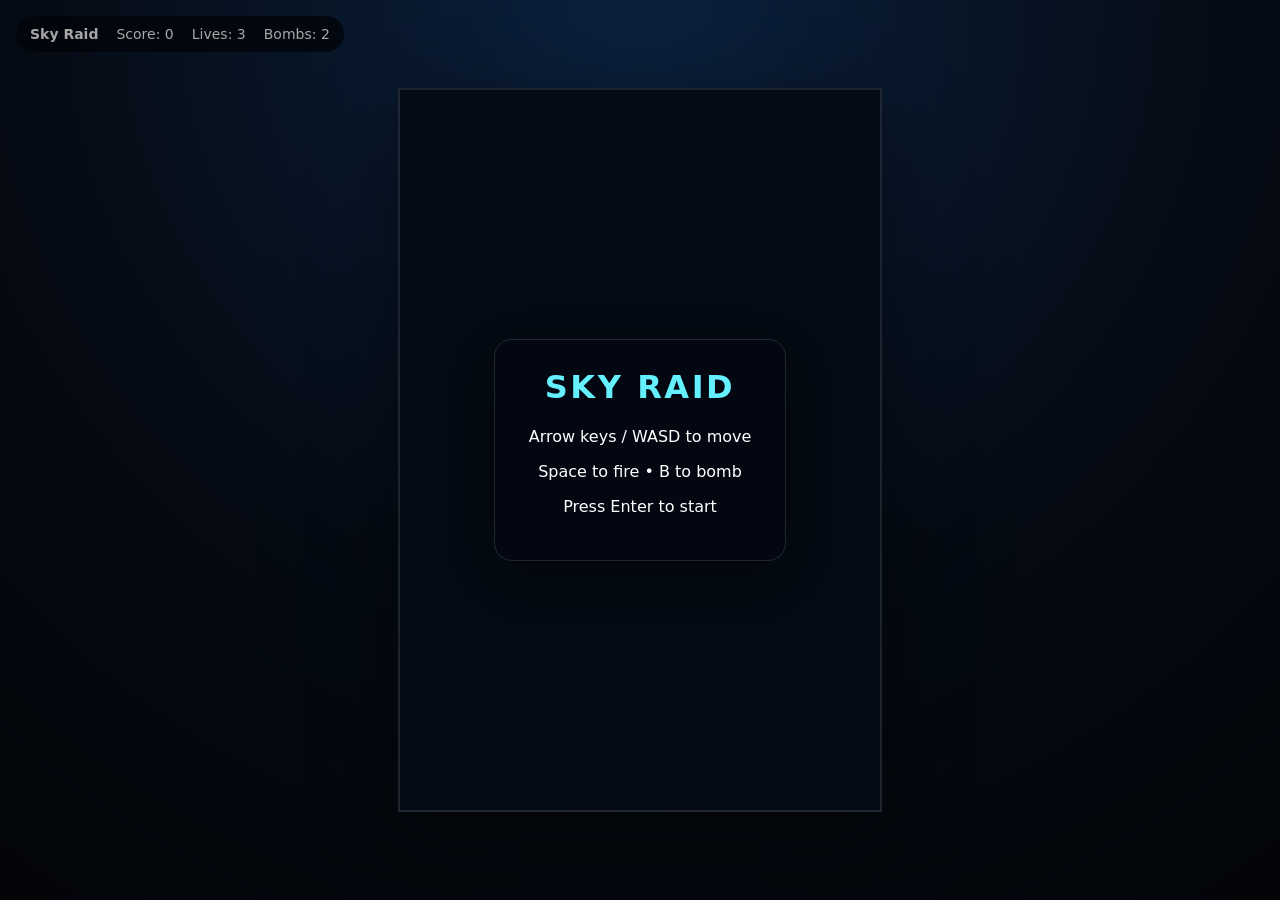
==== web-raiden/index.html @ 58f98588 "Add web shooter game inspired by Raiden" ====
<!doctype html>
<html lang="en">
<head>
  <meta charset="UTF-8" />
  <meta name="viewport" content="width=device-width, initial-scale=1.0" />
  <title>Sky Raid</title>
  <link rel="stylesheet" href="styles.css" />
</head>
<body>
  <div class="hud">
    <div><strong>Sky Raid</strong></div>
    <div>Score: <span id="score">0</span></div>
    <div>Lives: <span id="lives">3</span></div>
    <div>Bombs: <span id="bombs">2</span></div>
  </div>
  <canvas id="game" width="480" height="720"></canvas>
  <div class="overlay" id="overlay">
    <div class="panel">
      <h1>Sky Raid</h1>
      <p>Arrow keys / WASD to move</p>
      <p>Space to fire • B to bomb</p>
      <p>Press Enter to start</p>
    </div>
  </div>
  <script src="game.js"></script>
</body>
</html>
---- web-raiden/styles.css ----
:root {
  color-scheme: dark;
  --bg: #08111f;
  --panel: rgba(4, 8, 18, 0.85);
  --accent: #64f0ff;
}
body {
  margin: 0;
  min-height: 100vh;
  display: grid;
  place-items: center;
  background:
    radial-gradient(circle at top, #10325f 0%, #08111f 55%, #04070d 100%);
  font-family: Inter, system-ui, sans-serif;
  color: white;
}
#game {
  border: 2px solid rgba(255,255,255,.15);
  box-shadow: 0 24px 80px rgba(0,0,0,.45);
  background: linear-gradient(#0a1830, #091422);
}
.hud {
  position: fixed;
  top: 16px;
  left: 16px;
  display: flex;
  gap: 18px;
  padding: 10px 14px;
  border-radius: 999px;
  background: var(--panel);
  backdrop-filter: blur(8px);
  font-size: 14px;
}
.overlay {
  position: fixed;
  inset: 0;
  display: grid;
  place-items: center;
  background: rgba(0,0,0,.35);
}
.overlay.hidden { display: none; }
.panel {
  background: var(--panel);
  border: 1px solid rgba(255,255,255,.12);
  border-radius: 18px;
  padding: 28px 34px;
  text-align: center;
  box-shadow: 0 16px 60px rgba(0,0,0,.45);
}
.panel h1 {
  margin-top: 0;
  color: var(--accent);
  letter-spacing: .08em;
  text-transform: uppercase;
}
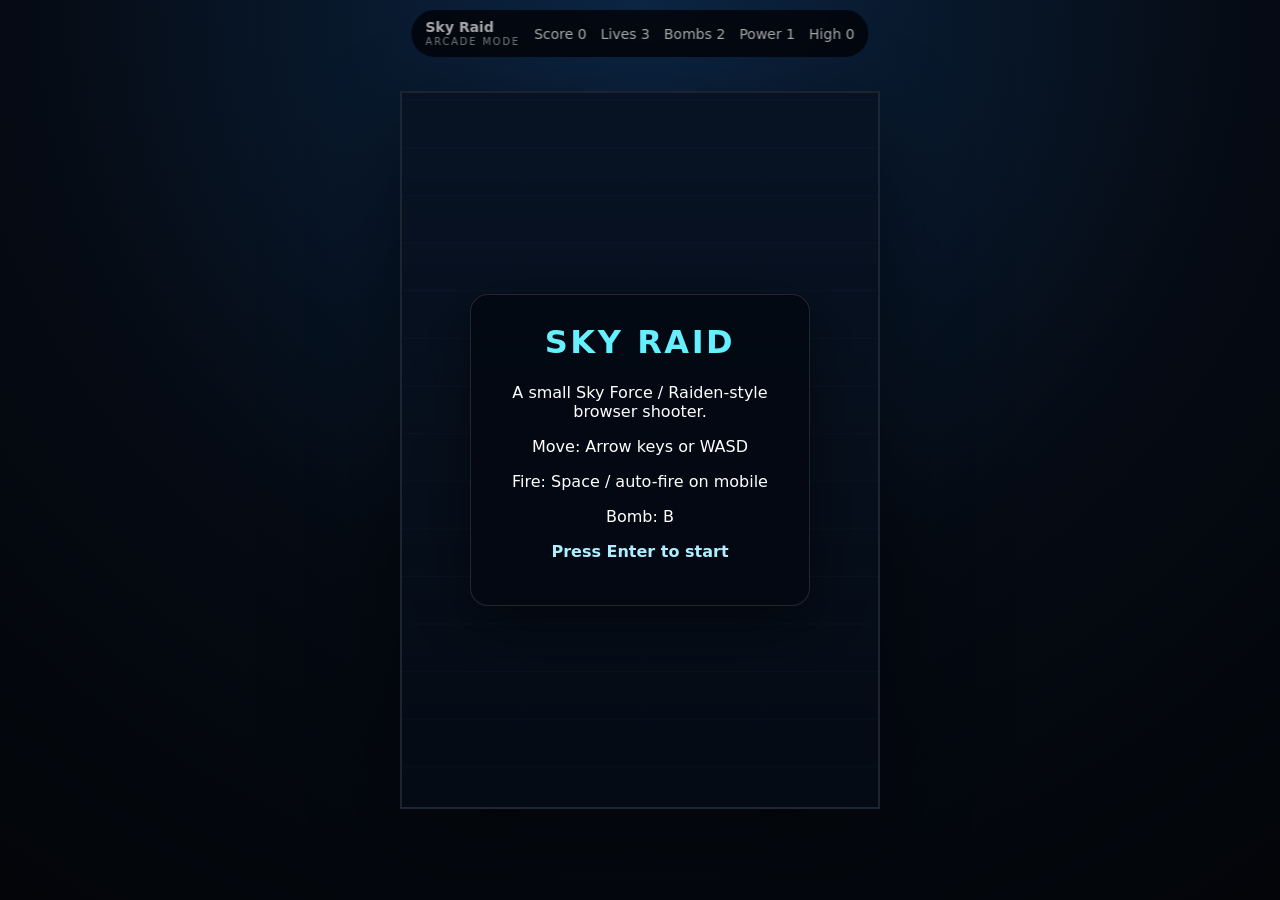
==== commit 961d50d9: "Upgrade web shooter into fuller Sky Force-style clone" ====
--- a/web-raiden/index.html
+++ b/web-raiden/index.html
@@ -2,26 +2,47 @@
 <html lang="en">
 <head>
   <meta charset="UTF-8" />
-  <meta name="viewport" content="width=device-width, initial-scale=1.0" />
+  <meta name="viewport" content="width=device-width, initial-scale=1.0, viewport-fit=cover" />
   <title>Sky Raid</title>
   <link rel="stylesheet" href="styles.css" />
 </head>
 <body>
   <div class="hud">
-    <div><strong>Sky Raid</strong></div>
-    <div>Score: <span id="score">0</span></div>
-    <div>Lives: <span id="lives">3</span></div>
-    <div>Bombs: <span id="bombs">2</span></div>
+    <div class="brand">
+      <strong>Sky Raid</strong>
+      <span class="subtitle">arcade mode</span>
+    </div>
+    <div>Score <span id="score">0</span></div>
+    <div>Lives <span id="lives">3</span></div>
+    <div>Bombs <span id="bombs">2</span></div>
+    <div>Power <span id="power">1</span></div>
+    <div>High <span id="highscore">0</span></div>
   </div>
+
+  <div class="boss-wrap"><div id="bossbar"></div></div>
   <canvas id="game" width="480" height="720"></canvas>
+
   <div class="overlay" id="overlay">
-    <div class="panel">
+    <div class="panel" id="panel">
       <h1>Sky Raid</h1>
-      <p>Arrow keys / WASD to move</p>
-      <p>Space to fire • B to bomb</p>
-      <p>Press Enter to start</p>
+      <p>A small Sky Force / Raiden-style browser shooter.</p>
+      <p>Move: Arrow keys or WASD</p>
+      <p>Fire: Space / auto-fire on mobile</p>
+      <p>Bomb: B</p>
+      <p class="hint">Press Enter to start</p>
     </div>
   </div>
+
+  <div class="touch-ui">
+    <div class="stick-wrap">
+      <div class="stick" id="stick"><div class="stick-knob" id="stickKnob"></div></div>
+    </div>
+    <div class="touch-buttons">
+      <button id="fireBtn">FIRE</button>
+      <button id="bombBtn">BOMB</button>
+    </div>
+  </div>
+
   <script src="game.js"></script>
 </body>
 </html>
--- a/web-raiden/styles.css
+++ b/web-raiden/styles.css
@@ -1,42 +1,55 @@
 :root {
   color-scheme: dark;
   --bg: #08111f;
-  --panel: rgba(4, 8, 18, 0.85);
+  --panel: rgba(4, 8, 18, 0.88);
   --accent: #64f0ff;
+  --danger: #ff5f7a;
+  --ok: #7ef29a;
 }
+* { box-sizing: border-box; }
 body {
   margin: 0;
   min-height: 100vh;
   display: grid;
   place-items: center;
-  background:
-    radial-gradient(circle at top, #10325f 0%, #08111f 55%, #04070d 100%);
+  background: radial-gradient(circle at top, #123967 0%, #08111f 55%, #04070d 100%);
   font-family: Inter, system-ui, sans-serif;
   color: white;
+  overflow: hidden;
 }
 #game {
   border: 2px solid rgba(255,255,255,.15);
   box-shadow: 0 24px 80px rgba(0,0,0,.45);
   background: linear-gradient(#0a1830, #091422);
+  max-width: min(100vw, 480px);
+  max-height: min(100vh, 720px);
 }
 .hud {
   position: fixed;
-  top: 16px;
-  left: 16px;
+  top: max(10px, env(safe-area-inset-top));
+  left: 50%;
+  transform: translateX(-50%);
   display: flex;
-  gap: 18px;
+  flex-wrap: wrap;
+  gap: 14px;
+  justify-content: center;
+  align-items: center;
   padding: 10px 14px;
   border-radius: 999px;
   background: var(--panel);
   backdrop-filter: blur(8px);
   font-size: 14px;
+  z-index: 10;
 }
+.brand { display: flex; flex-direction: column; line-height: 1; }
+.subtitle { font-size: 10px; opacity: .7; text-transform: uppercase; letter-spacing: .18em; margin-top: 3px; }
 .overlay {
   position: fixed;
   inset: 0;
   display: grid;
   place-items: center;
   background: rgba(0,0,0,.35);
+  z-index: 12;
 }
 .overlay.hidden { display: none; }
 .panel {
@@ -46,6 +59,7 @@
   padding: 28px 34px;
   text-align: center;
   box-shadow: 0 16px 60px rgba(0,0,0,.45);
+  max-width: 340px;
 }
 .panel h1 {
   margin-top: 0;
@@ -53,3 +67,74 @@
   letter-spacing: .08em;
   text-transform: uppercase;
 }
+.hint { color: #aeeeff; font-weight: 600; }
+.boss-wrap {
+  position: fixed;
+  top: calc(max(10px, env(safe-area-inset-top)) + 64px);
+  left: 50%;
+  transform: translateX(-50%);
+  width: min(440px, calc(100vw - 24px));
+  height: 12px;
+  border-radius: 999px;
+  overflow: hidden;
+  background: rgba(255,255,255,.1);
+  z-index: 10;
+  opacity: 0;
+  transition: opacity .2s;
+}
+.boss-wrap.show { opacity: 1; }
+#bossbar {
+  height: 100%;
+  width: 0%;
+  background: linear-gradient(90deg, #ff7f50, #ff3c6f);
+}
+.touch-ui {
+  position: fixed;
+  inset: auto 0 max(8px, env(safe-area-inset-bottom)) 0;
+  display: flex;
+  justify-content: space-between;
+  align-items: end;
+  pointer-events: none;
+  padding: 20px;
+  z-index: 11;
+}
+.stick-wrap, .touch-buttons { pointer-events: auto; }
+.stick {
+  width: 130px;
+  height: 130px;
+  border-radius: 50%;
+  background: rgba(255,255,255,.08);
+  position: relative;
+  border: 1px solid rgba(255,255,255,.12);
+}
+.stick-knob {
+  width: 56px;
+  height: 56px;
+  border-radius: 50%;
+  background: rgba(100, 240, 255, .85);
+  position: absolute;
+  left: 50%;
+  top: 50%;
+  transform: translate(-50%, -50%);
+  box-shadow: 0 0 20px rgba(100,240,255,.4);
+}
+.touch-buttons {
+  display: flex;
+  gap: 12px;
+}
+.touch-buttons button {
+  border: none;
+  color: white;
+  font-weight: 700;
+  border-radius: 999px;
+  min-width: 86px;
+  min-height: 86px;
+  background: rgba(255,255,255,.12);
+  backdrop-filter: blur(6px);
+  box-shadow: 0 8px 30px rgba(0,0,0,.25);
+}
+#fireBtn { background: rgba(100, 240, 255, .18); }
+#bombBtn { background: rgba(255, 95, 122, .18); }
+@media (hover: hover) and (pointer: fine) {
+  .touch-ui { display: none; }
+}
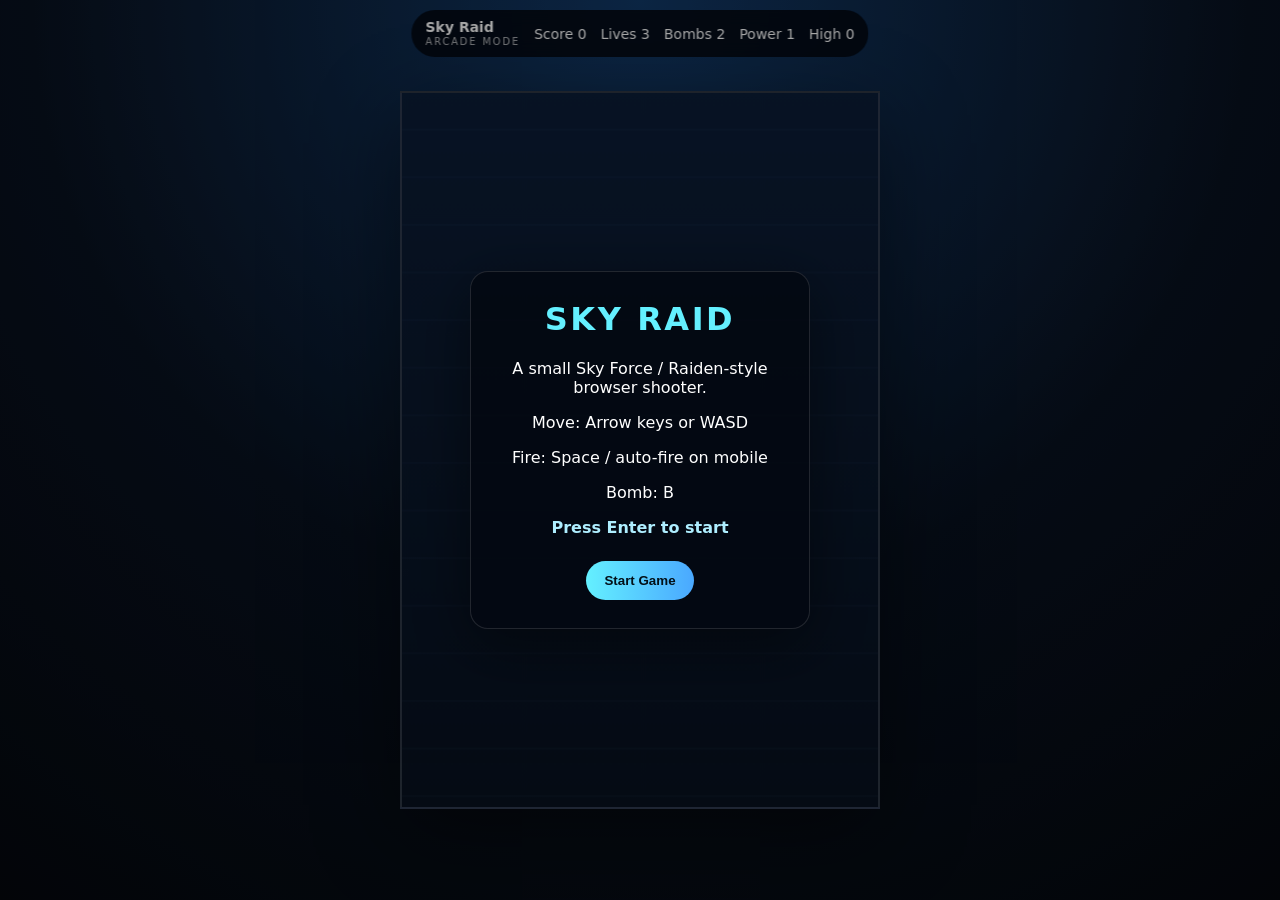
==== commit cfec05eb: "Add click-to-start fallback for web shooter" ====
--- a/web-raiden/index.html
+++ b/web-raiden/index.html
@@ -30,6 +30,7 @@
       <p>Fire: Space / auto-fire on mobile</p>
       <p>Bomb: B</p>
       <p class="hint">Press Enter to start</p>
+      <button id="startBtn">Start Game</button>
     </div>
   </div>
 
--- a/web-raiden/styles.css
+++ b/web-raiden/styles.css
@@ -68,6 +68,16 @@
   text-transform: uppercase;
 }
 .hint { color: #aeeeff; font-weight: 600; }
+#startBtn {
+  border: none;
+  margin-top: 8px;
+  padding: 12px 18px;
+  border-radius: 999px;
+  background: linear-gradient(90deg, #64f0ff, #4aa8ff);
+  color: #031018;
+  font-weight: 800;
+  cursor: pointer;
+}
 .boss-wrap {
   position: fixed;
   top: calc(max(10px, env(safe-area-inset-top)) + 64px);
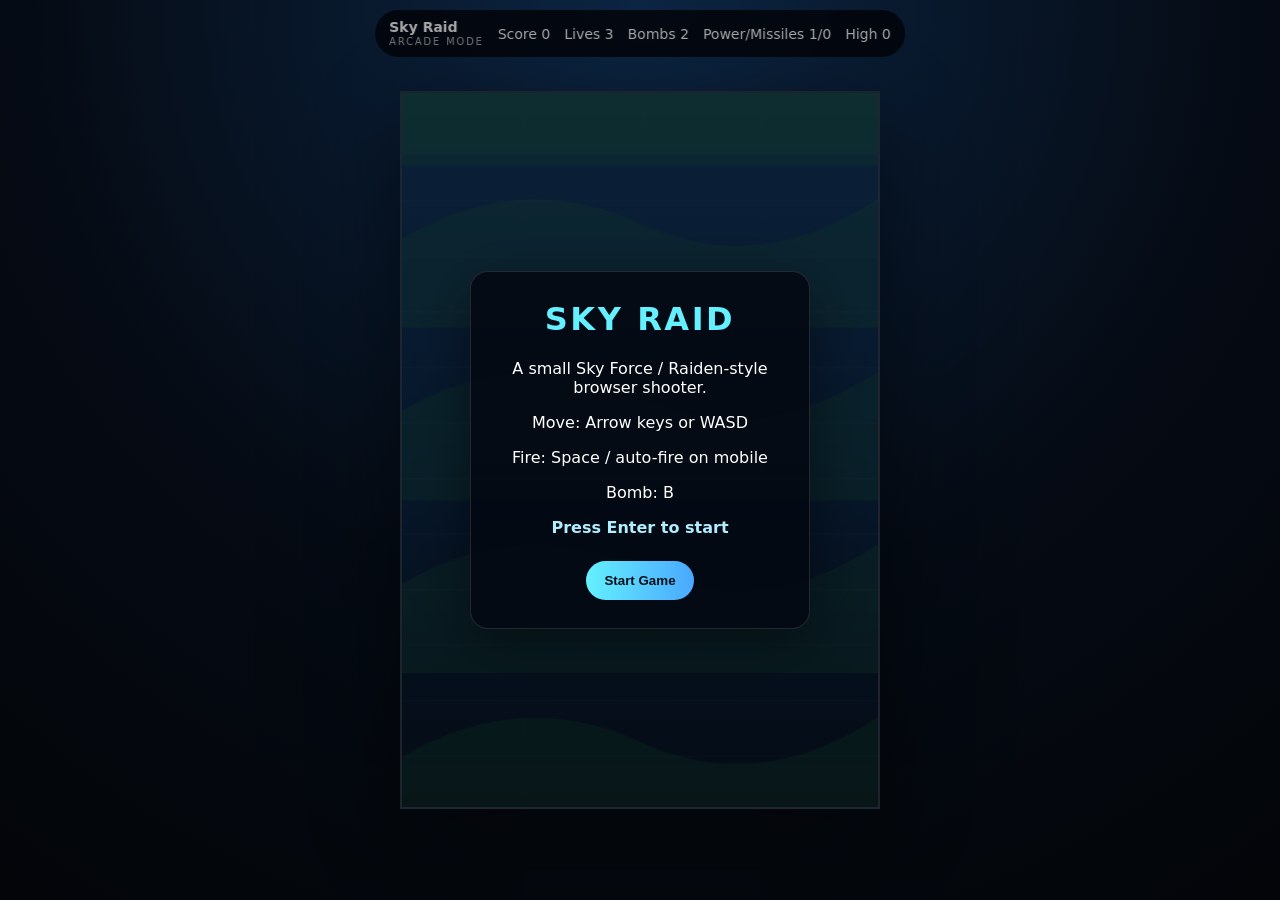
==== commit 74f1bb69: "Add homing missiles and improve shooter visuals" ====
--- a/web-raiden/index.html
+++ b/web-raiden/index.html
@@ -15,7 +15,7 @@
     <div>Score <span id="score">0</span></div>
     <div>Lives <span id="lives">3</span></div>
     <div>Bombs <span id="bombs">2</span></div>
-    <div>Power <span id="power">1</span></div>
+    <div>Power/Missiles <span id="power">1/0</span></div>
     <div>High <span id="highscore">0</span></div>
   </div>
 
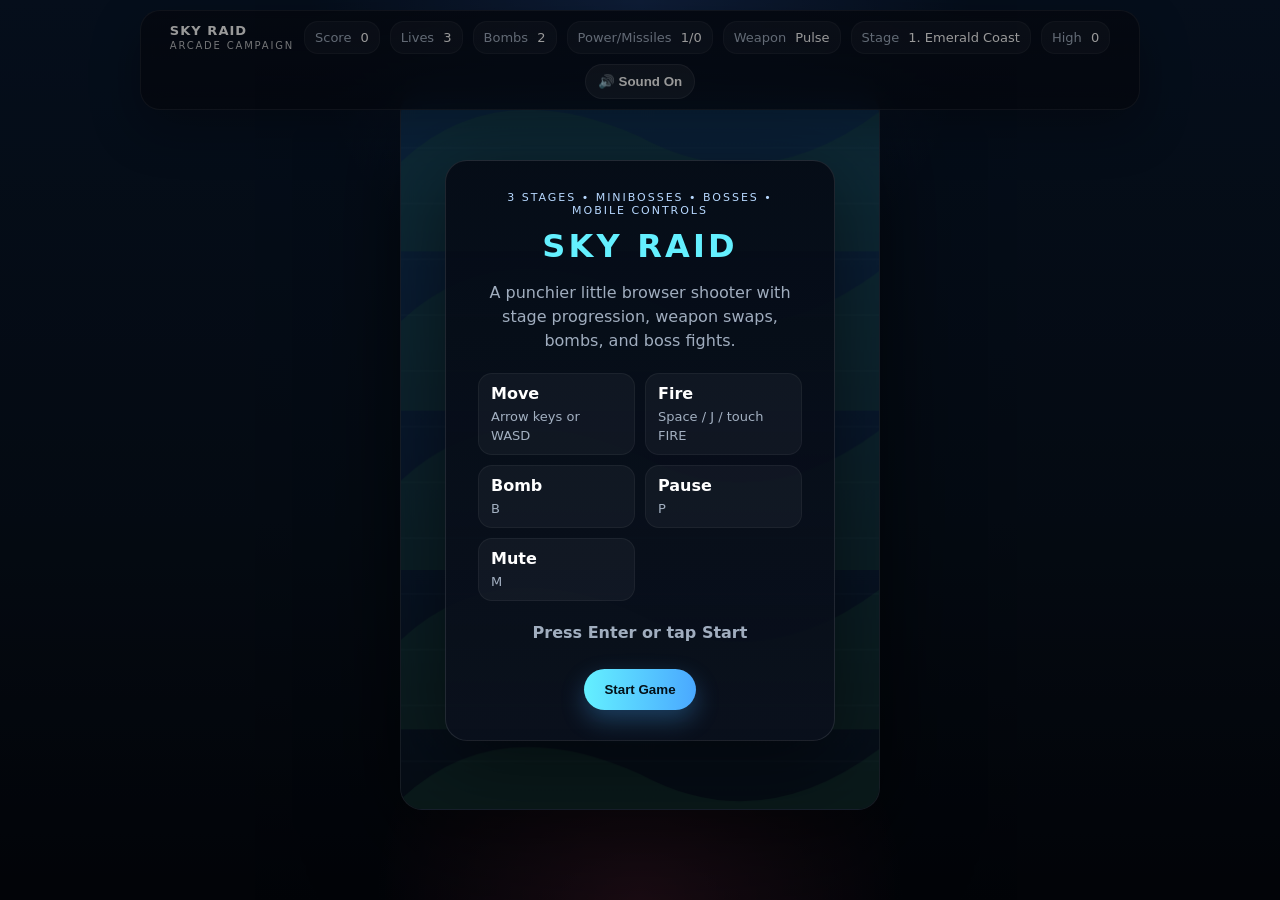
==== commit 424ad2e0: "Expand Sky Raid into a 3-stage arcade campaign" ====
--- a/web-raiden/index.html
+++ b/web-raiden/index.html
@@ -7,30 +7,42 @@
   <link rel="stylesheet" href="styles.css" />
 </head>
 <body>
-  <div class="hud">
-    <div class="brand">
-      <strong>Sky Raid</strong>
-      <span class="subtitle">arcade mode</span>
+  <div class="shell">
+    <div class="hud">
+      <div class="brand">
+        <strong>Sky Raid</strong>
+        <span class="subtitle">arcade campaign</span>
+      </div>
+      <div class="metric"><span class="label">Score</span> <span id="score">0</span></div>
+      <div class="metric"><span class="label">Lives</span> <span id="lives">3</span></div>
+      <div class="metric"><span class="label">Bombs</span> <span id="bombs">2</span></div>
+      <div class="metric"><span class="label">Power/Missiles</span> <span id="power">1/0</span></div>
+      <div class="metric"><span class="label">Weapon</span> <span id="weaponName">Pulse</span></div>
+      <div class="metric"><span class="label">Stage</span> <span id="stageName">1. Emerald Coast</span></div>
+      <div class="metric"><span class="label">High</span> <span id="highscore">0</span></div>
+      <button id="muteBtn" class="mini-btn">🔊 Sound On</button>
     </div>
-    <div>Score <span id="score">0</span></div>
-    <div>Lives <span id="lives">3</span></div>
-    <div>Bombs <span id="bombs">2</span></div>
-    <div>Power/Missiles <span id="power">1/0</span></div>
-    <div>High <span id="highscore">0</span></div>
+
+    <div class="boss-wrap"><div id="bossbar"></div></div>
+    <canvas id="game" width="480" height="720"></canvas>
   </div>
-
-  <div class="boss-wrap"><div id="bossbar"></div></div>
-  <canvas id="game" width="480" height="720"></canvas>
 
   <div class="overlay" id="overlay">
     <div class="panel" id="panel">
+      <div class="eyebrow">3 stages • minibosses • bosses • mobile controls</div>
       <h1>Sky Raid</h1>
-      <p>A small Sky Force / Raiden-style browser shooter.</p>
-      <p>Move: Arrow keys or WASD</p>
-      <p>Fire: Space / auto-fire on mobile</p>
-      <p>Bomb: B</p>
-      <p class="hint">Press Enter to start</p>
-      <button id="startBtn">Start Game</button>
+      <p>A punchier little browser shooter with stage progression, weapon swaps, bombs, and boss fights.</p>
+      <div class="controls">
+        <div><strong>Move</strong><span>Arrow keys or WASD</span></div>
+        <div><strong>Fire</strong><span>Space / J / touch FIRE</span></div>
+        <div><strong>Bomb</strong><span>B</span></div>
+        <div><strong>Pause</strong><span>P</span></div>
+        <div><strong>Mute</strong><span>M</span></div>
+      </div>
+      <p class="hint">Press Enter or tap Start</p>
+      <div class="actions">
+        <button id="startBtn">Start Game</button>
+      </div>
     </div>
   </div>
 
--- a/web-raiden/styles.css
+++ b/web-raiden/styles.css
@@ -1,25 +1,39 @@
 :root {
   color-scheme: dark;
   --bg: #08111f;
-  --panel: rgba(4, 8, 18, 0.88);
+  --panel: rgba(4, 8, 18, 0.84);
+  --panel-2: rgba(10, 16, 28, 0.9);
   --accent: #64f0ff;
   --danger: #ff5f7a;
   --ok: #7ef29a;
+  --text-dim: rgba(220, 235, 255, 0.72);
 }
 * { box-sizing: border-box; }
+html, body { height: 100%; }
 body {
   margin: 0;
   min-height: 100vh;
   display: grid;
   place-items: center;
-  background: radial-gradient(circle at top, #123967 0%, #08111f 55%, #04070d 100%);
+  background:
+    radial-gradient(circle at top, rgba(77, 137, 255, 0.22), transparent 30%),
+    radial-gradient(circle at bottom, rgba(255, 88, 130, 0.16), transparent 24%),
+    linear-gradient(180deg, #08172d 0%, #07111e 58%, #03060d 100%);
   font-family: Inter, system-ui, sans-serif;
   color: white;
   overflow: hidden;
 }
+.shell {
+  position: relative;
+  display: grid;
+  justify-items: center;
+}
 #game {
-  border: 2px solid rgba(255,255,255,.15);
-  box-shadow: 0 24px 80px rgba(0,0,0,.45);
+  border: 1px solid rgba(255,255,255,.12);
+  border-radius: 22px;
+  box-shadow:
+    0 30px 90px rgba(0,0,0,.52),
+    0 0 0 1px rgba(255,255,255,.04) inset;
   background: linear-gradient(#0a1830, #091422);
   max-width: min(100vw, 480px);
   max-height: min(100vh, 720px);
@@ -31,63 +45,140 @@
   transform: translateX(-50%);
   display: flex;
   flex-wrap: wrap;
-  gap: 14px;
+  gap: 10px;
   justify-content: center;
   align-items: center;
-  padding: 10px 14px;
-  border-radius: 999px;
-  background: var(--panel);
-  backdrop-filter: blur(8px);
-  font-size: 14px;
+  width: min(1000px, calc(100vw - 20px));
+  padding: 10px 12px;
+  border-radius: 20px;
+  background: linear-gradient(180deg, rgba(8, 14, 27, 0.92), rgba(6, 11, 22, 0.8));
+  backdrop-filter: blur(14px);
+  border: 1px solid rgba(255,255,255,.08);
+  box-shadow: 0 18px 50px rgba(0,0,0,.28);
+  font-size: 13px;
   z-index: 10;
 }
-.brand { display: flex; flex-direction: column; line-height: 1; }
-.subtitle { font-size: 10px; opacity: .7; text-transform: uppercase; letter-spacing: .18em; margin-top: 3px; }
+.brand {
+  display: flex;
+  flex-direction: column;
+  line-height: 1;
+  min-width: 110px;
+}
+.brand strong {
+  letter-spacing: .08em;
+  text-transform: uppercase;
+}
+.subtitle {
+  font-size: 10px;
+  opacity: .74;
+  text-transform: uppercase;
+  letter-spacing: .18em;
+  margin-top: 4px;
+}
+.metric {
+  padding: 8px 10px;
+  border-radius: 14px;
+  background: rgba(255,255,255,0.04);
+  border: 1px solid rgba(255,255,255,0.05);
+  white-space: nowrap;
+}
+.label {
+  color: var(--text-dim);
+  margin-right: 5px;
+}
+.mini-btn {
+  border: 1px solid rgba(255,255,255,.08);
+  background: rgba(255,255,255,0.06);
+  color: white;
+  border-radius: 999px;
+  padding: 9px 12px;
+  font-weight: 700;
+  cursor: pointer;
+}
 .overlay {
   position: fixed;
   inset: 0;
   display: grid;
   place-items: center;
-  background: rgba(0,0,0,.35);
+  background: rgba(0,0,0,.4);
   z-index: 12;
+  padding: 18px;
 }
 .overlay.hidden { display: none; }
 .panel {
-  background: var(--panel);
-  border: 1px solid rgba(255,255,255,.12);
-  border-radius: 18px;
-  padding: 28px 34px;
+  background: linear-gradient(180deg, var(--panel), var(--panel-2));
+  border: 1px solid rgba(255,255,255,.1);
+  border-radius: 22px;
+  padding: 30px 32px;
   text-align: center;
-  box-shadow: 0 16px 60px rgba(0,0,0,.45);
-  max-width: 340px;
+  box-shadow: 0 20px 80px rgba(0,0,0,.5);
+  max-width: 390px;
+}
+.eyebrow {
+  color: #b7d8ff;
+  font-size: 11px;
+  letter-spacing: .18em;
+  text-transform: uppercase;
+  margin-bottom: 10px;
 }
 .panel h1 {
-  margin-top: 0;
+  margin: 0 0 10px;
   color: var(--accent);
-  letter-spacing: .08em;
-  text-transform: uppercase;
-}
-.hint { color: #aeeeff; font-weight: 600; }
-#startBtn {
+  letter-spacing: .1em;
+  text-transform: uppercase;
+}
+.panel p {
+  color: var(--text-dim);
+  line-height: 1.5;
+}
+.controls {
+  display: grid;
+  grid-template-columns: repeat(2, minmax(0, 1fr));
+  gap: 10px;
+  margin: 20px 0;
+  text-align: left;
+}
+.controls div {
+  padding: 10px 12px;
+  border-radius: 14px;
+  background: rgba(255,255,255,0.04);
+  border: 1px solid rgba(255,255,255,0.05);
+}
+.controls strong {
+  display: block;
+  margin-bottom: 3px;
+}
+.controls span {
+  color: var(--text-dim);
+  font-size: 13px;
+}
+.hint { color: #c8f0ff; font-weight: 700; }
+.actions {
+  display: flex;
+  justify-content: center;
+}
+#startBtn, #startBtn2 {
   border: none;
   margin-top: 8px;
-  padding: 12px 18px;
+  padding: 13px 20px;
   border-radius: 999px;
   background: linear-gradient(90deg, #64f0ff, #4aa8ff);
   color: #031018;
-  font-weight: 800;
+  font-weight: 900;
   cursor: pointer;
+  box-shadow: 0 10px 24px rgba(74,168,255,0.3);
 }
 .boss-wrap {
   position: fixed;
-  top: calc(max(10px, env(safe-area-inset-top)) + 64px);
+  top: calc(max(10px, env(safe-area-inset-top)) + 84px);
   left: 50%;
   transform: translateX(-50%);
   width: min(440px, calc(100vw - 24px));
-  height: 12px;
+  height: 14px;
   border-radius: 999px;
   overflow: hidden;
-  background: rgba(255,255,255,.1);
+  background: rgba(255,255,255,.08);
+  border: 1px solid rgba(255,255,255,0.06);
   z-index: 10;
   opacity: 0;
   transition: opacity .2s;
@@ -96,7 +187,8 @@
 #bossbar {
   height: 100%;
   width: 0%;
-  background: linear-gradient(90deg, #ff7f50, #ff3c6f);
+  background: linear-gradient(90deg, #ffcf7c, #ff5b72);
+  box-shadow: 0 0 24px rgba(255,91,114,0.35);
 }
 .touch-ui {
   position: fixed;
@@ -116,12 +208,13 @@
   background: rgba(255,255,255,.08);
   position: relative;
   border: 1px solid rgba(255,255,255,.12);
+  box-shadow: inset 0 0 20px rgba(255,255,255,0.03);
 }
 .stick-knob {
   width: 56px;
   height: 56px;
   border-radius: 50%;
-  background: rgba(100, 240, 255, .85);
+  background: rgba(100, 240, 255, .88);
   position: absolute;
   left: 50%;
   top: 50%;
@@ -133,12 +226,12 @@
   gap: 12px;
 }
 .touch-buttons button {
-  border: none;
+  border: 1px solid rgba(255,255,255,.1);
   color: white;
-  font-weight: 700;
-  border-radius: 999px;
-  min-width: 86px;
-  min-height: 86px;
+  font-weight: 800;
+  border-radius: 999px;
+  min-width: 88px;
+  min-height: 88px;
   background: rgba(255,255,255,.12);
   backdrop-filter: blur(6px);
   box-shadow: 0 8px 30px rgba(0,0,0,.25);
@@ -148,3 +241,16 @@
 @media (hover: hover) and (pointer: fine) {
   .touch-ui { display: none; }
 }
+@media (max-width: 720px) {
+  .hud {
+    gap: 8px;
+    padding: 8px 10px;
+    font-size: 12px;
+  }
+  .metric:nth-child(n+7) {
+    display: none;
+  }
+  .panel {
+    padding: 24px 20px;
+  }
+}
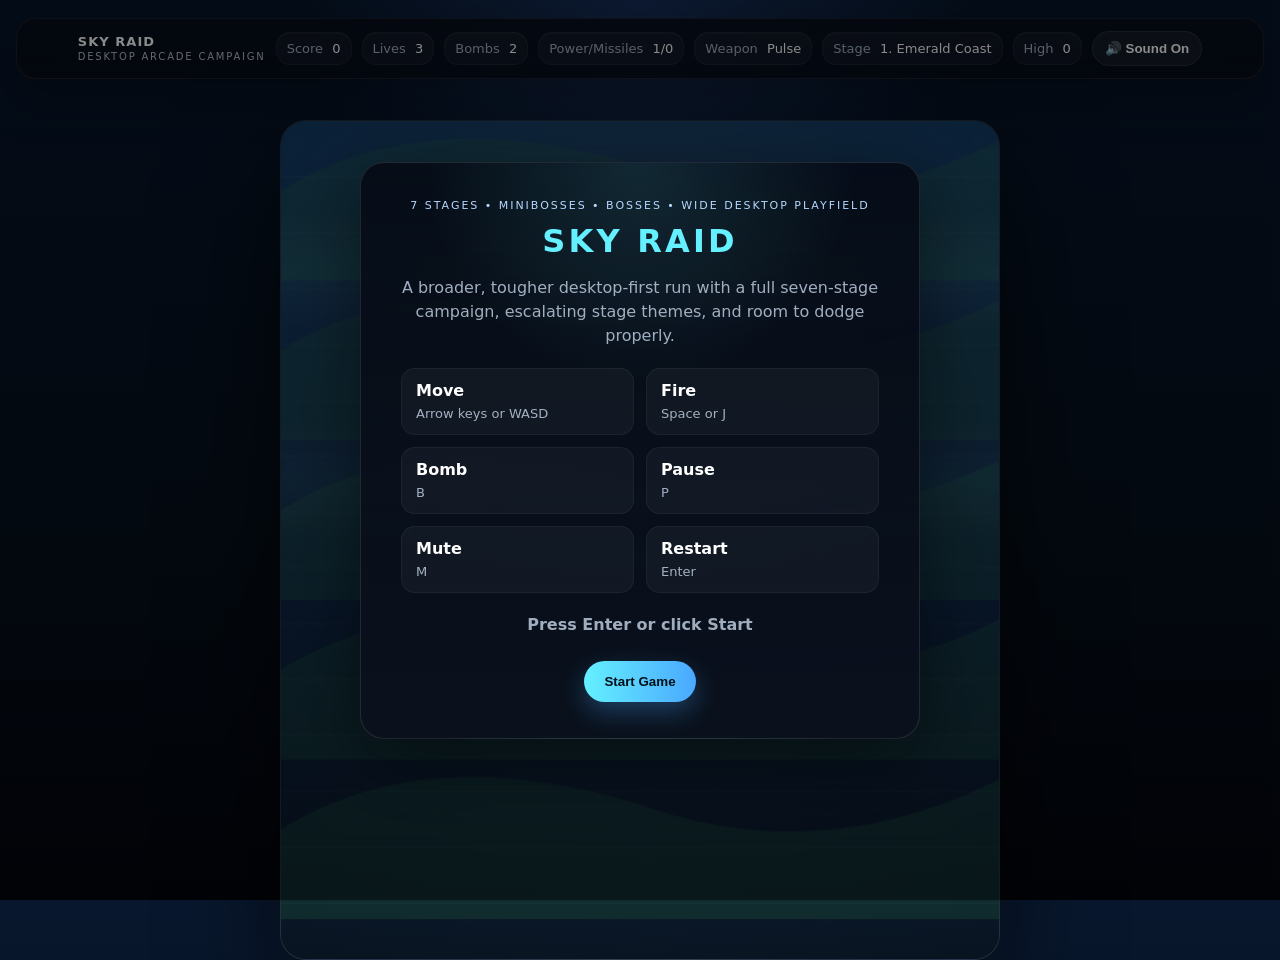
==== commit 0e992438: "Expand Sky Raid to 7 stages and desktop layout" ====
--- a/web-raiden/index.html
+++ b/web-raiden/index.html
@@ -2,7 +2,7 @@
 <html lang="en">
 <head>
   <meta charset="UTF-8" />
-  <meta name="viewport" content="width=device-width, initial-scale=1.0, viewport-fit=cover" />
+  <meta name="viewport" content="width=device-width, initial-scale=1.0" />
   <title>Sky Raid</title>
   <link rel="stylesheet" href="styles.css" />
 </head>
@@ -11,7 +11,7 @@
     <div class="hud">
       <div class="brand">
         <strong>Sky Raid</strong>
-        <span class="subtitle">arcade campaign</span>
+        <span class="subtitle">desktop arcade campaign</span>
       </div>
       <div class="metric"><span class="label">Score</span> <span id="score">0</span></div>
       <div class="metric"><span class="label">Lives</span> <span id="lives">3</span></div>
@@ -24,29 +24,30 @@
     </div>
 
     <div class="boss-wrap"><div id="bossbar"></div></div>
-    <canvas id="game" width="480" height="720"></canvas>
+    <canvas id="game" width="720" height="840"></canvas>
   </div>
 
   <div class="overlay" id="overlay">
     <div class="panel" id="panel">
-      <div class="eyebrow">3 stages • minibosses • bosses • mobile controls</div>
+      <div class="eyebrow">7 stages • minibosses • bosses • wide desktop playfield</div>
       <h1>Sky Raid</h1>
-      <p>A punchier little browser shooter with stage progression, weapon swaps, bombs, and boss fights.</p>
+      <p>A broader, tougher desktop-first run with a full seven-stage campaign, escalating stage themes, and room to dodge properly.</p>
       <div class="controls">
         <div><strong>Move</strong><span>Arrow keys or WASD</span></div>
-        <div><strong>Fire</strong><span>Space / J / touch FIRE</span></div>
+        <div><strong>Fire</strong><span>Space or J</span></div>
         <div><strong>Bomb</strong><span>B</span></div>
         <div><strong>Pause</strong><span>P</span></div>
         <div><strong>Mute</strong><span>M</span></div>
+        <div><strong>Restart</strong><span>Enter</span></div>
       </div>
-      <p class="hint">Press Enter or tap Start</p>
+      <p class="hint">Press Enter or click Start</p>
       <div class="actions">
         <button id="startBtn">Start Game</button>
       </div>
     </div>
   </div>
 
-  <div class="touch-ui">
+  <div class="touch-ui" aria-hidden="true">
     <div class="stick-wrap">
       <div class="stick" id="stick"><div class="stick-knob" id="stickKnob"></div></div>
     </div>
--- a/web-raiden/styles.css
+++ b/web-raiden/styles.css
@@ -21,26 +21,30 @@
     linear-gradient(180deg, #08172d 0%, #07111e 58%, #03060d 100%);
   font-family: Inter, system-ui, sans-serif;
   color: white;
-  overflow: hidden;
+  overflow: auto;
+  padding: 120px 24px 36px;
 }
 .shell {
   position: relative;
   display: grid;
   justify-items: center;
+  width: min(100%, 1400px);
 }
 #game {
   border: 1px solid rgba(255,255,255,.12);
-  border-radius: 22px;
+  border-radius: 26px;
   box-shadow:
-    0 30px 90px rgba(0,0,0,.52),
+    0 36px 110px rgba(0,0,0,.54),
     0 0 0 1px rgba(255,255,255,.04) inset;
-  background: linear-gradient(#0a1830, #091422);
-  max-width: min(100vw, 480px);
-  max-height: min(100vh, 720px);
+  background:
+    radial-gradient(circle at 50% 8%, rgba(255,255,255,0.08), transparent 22%),
+    linear-gradient(180deg, #0a1830, #091422);
+  width: min(100vw - 48px, 720px);
+  height: auto;
 }
 .hud {
   position: fixed;
-  top: max(10px, env(safe-area-inset-top));
+  top: 18px;
   left: 50%;
   transform: translateX(-50%);
   display: flex;
@@ -48,21 +52,22 @@
   gap: 10px;
   justify-content: center;
   align-items: center;
-  width: min(1000px, calc(100vw - 20px));
-  padding: 10px 12px;
+  width: min(1360px, calc(100vw - 32px));
+  padding: 12px 14px;
   border-radius: 20px;
-  background: linear-gradient(180deg, rgba(8, 14, 27, 0.92), rgba(6, 11, 22, 0.8));
+  background: linear-gradient(180deg, rgba(8, 14, 27, 0.94), rgba(6, 11, 22, 0.84));
   backdrop-filter: blur(14px);
   border: 1px solid rgba(255,255,255,.08);
   box-shadow: 0 18px 50px rgba(0,0,0,.28);
   font-size: 13px;
   z-index: 10;
 }
+.metric { box-shadow: inset 0 1px 0 rgba(255,255,255,0.04); }
 .brand {
   display: flex;
   flex-direction: column;
   line-height: 1;
-  min-width: 110px;
+  min-width: 170px;
 }
 .brand strong {
   letter-spacing: .08em;
@@ -100,19 +105,21 @@
   inset: 0;
   display: grid;
   place-items: center;
-  background: rgba(0,0,0,.4);
+  background: rgba(0,0,0,.46);
   z-index: 12;
-  padding: 18px;
+  padding: 24px;
 }
 .overlay.hidden { display: none; }
 .panel {
-  background: linear-gradient(180deg, var(--panel), var(--panel-2));
+  background:
+    radial-gradient(circle at top, rgba(100,240,255,0.12), transparent 34%),
+    linear-gradient(180deg, var(--panel), var(--panel-2));
   border: 1px solid rgba(255,255,255,.1);
-  border-radius: 22px;
-  padding: 30px 32px;
+  border-radius: 24px;
+  padding: 36px 40px;
   text-align: center;
   box-shadow: 0 20px 80px rgba(0,0,0,.5);
-  max-width: 390px;
+  max-width: 560px;
 }
 .eyebrow {
   color: #b7d8ff;
@@ -134,12 +141,12 @@
 .controls {
   display: grid;
   grid-template-columns: repeat(2, minmax(0, 1fr));
-  gap: 10px;
+  gap: 12px;
   margin: 20px 0;
   text-align: left;
 }
 .controls div {
-  padding: 10px 12px;
+  padding: 12px 14px;
   border-radius: 14px;
   background: rgba(255,255,255,0.04);
   border: 1px solid rgba(255,255,255,0.05);
@@ -170,10 +177,10 @@
 }
 .boss-wrap {
   position: fixed;
-  top: calc(max(10px, env(safe-area-inset-top)) + 84px);
+  top: 102px;
   left: 50%;
   transform: translateX(-50%);
-  width: min(440px, calc(100vw - 24px));
+  width: min(700px, calc(100vw - 48px));
   height: 14px;
   border-radius: 999px;
   overflow: hidden;
@@ -183,74 +190,28 @@
   opacity: 0;
   transition: opacity .2s;
 }
-.boss-wrap.show { opacity: 1; }
+.boss-wrap.show { opacity: 1; box-shadow: 0 0 30px rgba(255,91,114,0.16); }
 #bossbar {
   height: 100%;
   width: 0%;
   background: linear-gradient(90deg, #ffcf7c, #ff5b72);
   box-shadow: 0 0 24px rgba(255,91,114,0.35);
 }
-.touch-ui {
-  position: fixed;
-  inset: auto 0 max(8px, env(safe-area-inset-bottom)) 0;
-  display: flex;
-  justify-content: space-between;
-  align-items: end;
-  pointer-events: none;
-  padding: 20px;
-  z-index: 11;
-}
-.stick-wrap, .touch-buttons { pointer-events: auto; }
-.stick {
-  width: 130px;
-  height: 130px;
-  border-radius: 50%;
-  background: rgba(255,255,255,.08);
-  position: relative;
-  border: 1px solid rgba(255,255,255,.12);
-  box-shadow: inset 0 0 20px rgba(255,255,255,0.03);
-}
-.stick-knob {
-  width: 56px;
-  height: 56px;
-  border-radius: 50%;
-  background: rgba(100, 240, 255, .88);
-  position: absolute;
-  left: 50%;
-  top: 50%;
-  transform: translate(-50%, -50%);
-  box-shadow: 0 0 20px rgba(100,240,255,.4);
-}
-.touch-buttons {
-  display: flex;
-  gap: 12px;
-}
-.touch-buttons button {
-  border: 1px solid rgba(255,255,255,.1);
-  color: white;
-  font-weight: 800;
-  border-radius: 999px;
-  min-width: 88px;
-  min-height: 88px;
-  background: rgba(255,255,255,.12);
-  backdrop-filter: blur(6px);
-  box-shadow: 0 8px 30px rgba(0,0,0,.25);
-}
-#fireBtn { background: rgba(100, 240, 255, .18); }
-#bombBtn { background: rgba(255, 95, 122, .18); }
-@media (hover: hover) and (pointer: fine) {
-  .touch-ui { display: none; }
-}
-@media (max-width: 720px) {
+.touch-ui { display: none; }
+
+@media (max-width: 920px) {
+  body { padding-inline: 12px; }
+  #game { width: min(100vw - 24px, 720px); }
   .hud {
     gap: 8px;
-    padding: 8px 10px;
+    padding: 10px 12px;
     font-size: 12px;
   }
   .metric:nth-child(n+7) {
     display: none;
   }
   .panel {
-    padding: 24px 20px;
+    padding: 28px 22px;
+    max-width: 460px;
   }
 }
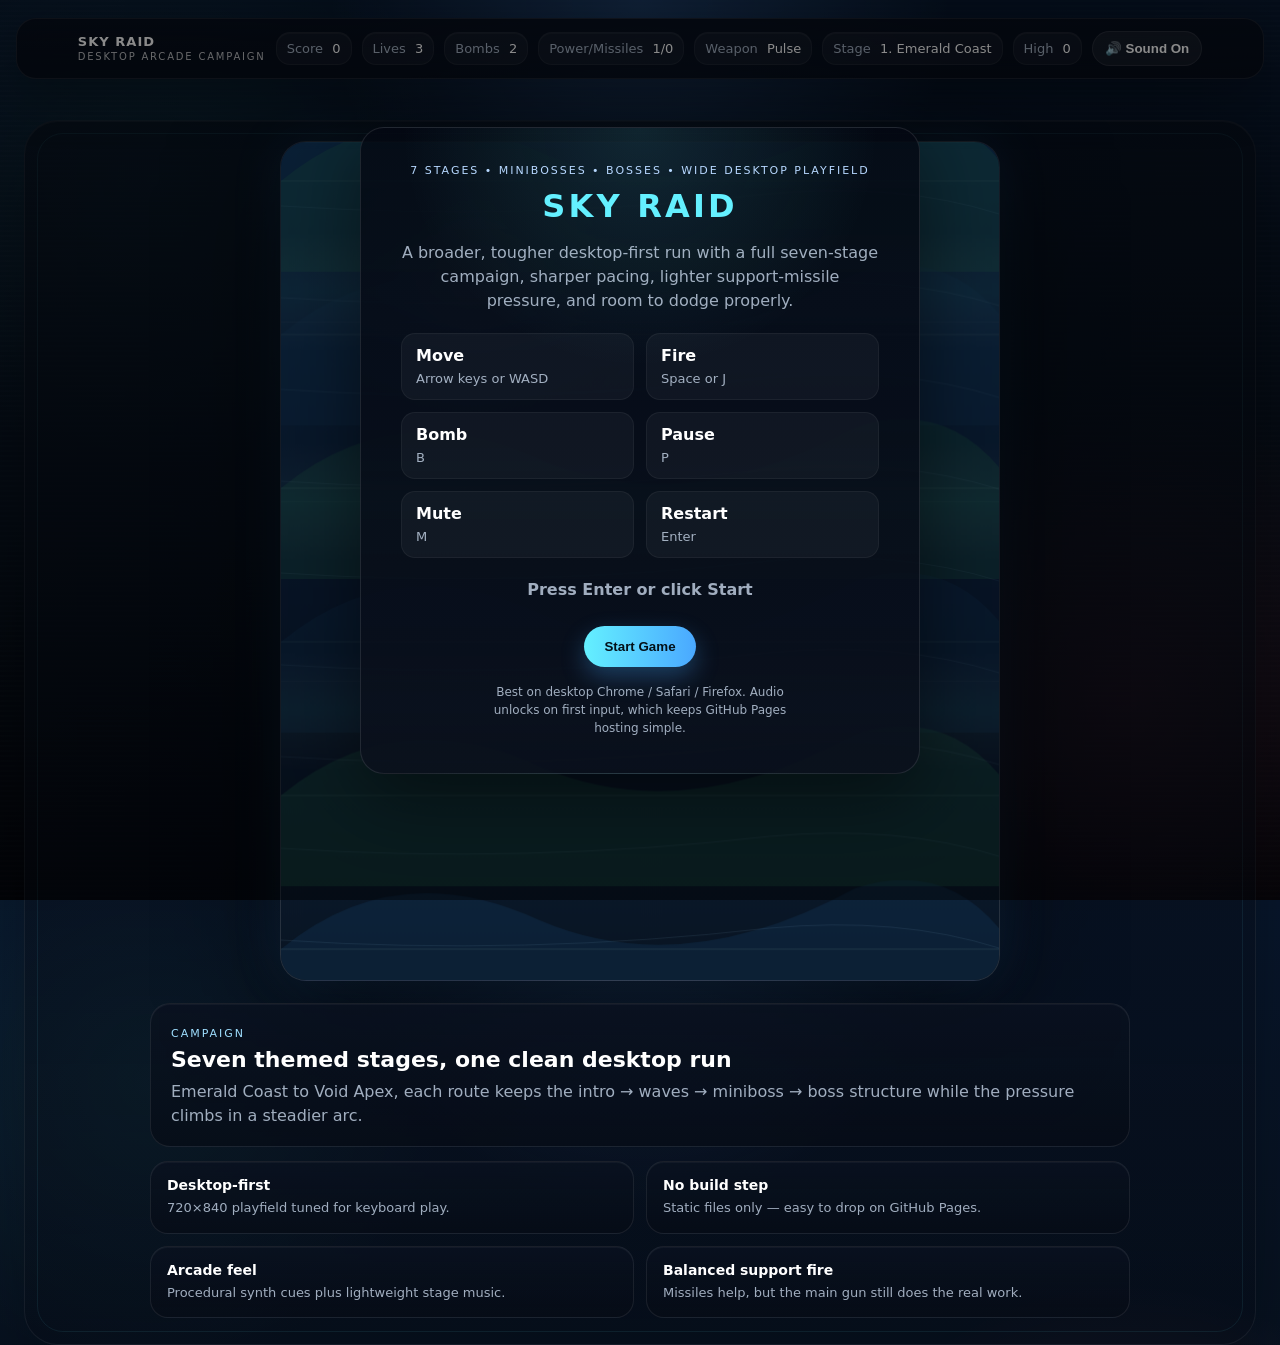
==== commit 5e8c1aae: "web-raiden: final release polish and balance pass" ====
--- a/web-raiden/index.html
+++ b/web-raiden/index.html
@@ -3,7 +3,12 @@
 <head>
   <meta charset="UTF-8" />
   <meta name="viewport" content="width=device-width, initial-scale=1.0" />
-  <title>Sky Raid</title>
+  <title>Sky Raid — 7-Stage Desktop Arcade Shooter</title>
+  <meta name="description" content="Sky Raid is a lightweight desktop-first browser shooter with a full 7-stage campaign, minibosses, bosses, punchy synth audio, and no build step." />
+  <meta name="theme-color" content="#08111f" />
+  <meta property="og:title" content="Sky Raid" />
+  <meta property="og:description" content="A desktop-first 7-stage browser shoot-'em-up with minibosses, bosses, and a clean GitHub Pages-ready landing screen." />
+  <meta property="og:type" content="website" />
   <link rel="stylesheet" href="styles.css" />
 </head>
 <body>
@@ -24,14 +29,28 @@
     </div>
 
     <div class="boss-wrap"><div id="bossbar"></div></div>
-    <canvas id="game" width="720" height="840"></canvas>
+    <canvas id="game" width="720" height="840" aria-label="Sky Raid game canvas"></canvas>
+
+    <section class="page-notes" aria-label="Game details">
+      <div class="note-card">
+        <span class="note-kicker">Campaign</span>
+        <h2>Seven themed stages, one clean desktop run</h2>
+        <p>Emerald Coast to Void Apex, each route keeps the intro → waves → miniboss → boss structure while the pressure climbs in a steadier arc.</p>
+      </div>
+      <div class="note-grid">
+        <div class="note-pill"><strong>Desktop-first</strong><span>720×840 playfield tuned for keyboard play.</span></div>
+        <div class="note-pill"><strong>No build step</strong><span>Static files only — easy to drop on GitHub Pages.</span></div>
+        <div class="note-pill"><strong>Arcade feel</strong><span>Procedural synth cues plus lightweight stage music.</span></div>
+        <div class="note-pill"><strong>Balanced support fire</strong><span>Missiles help, but the main gun still does the real work.</span></div>
+      </div>
+    </section>
   </div>
 
   <div class="overlay" id="overlay">
     <div class="panel" id="panel">
       <div class="eyebrow">7 stages • minibosses • bosses • wide desktop playfield</div>
       <h1>Sky Raid</h1>
-      <p>A broader, tougher desktop-first run with a full seven-stage campaign, escalating stage themes, and room to dodge properly.</p>
+      <p>A broader, tougher desktop-first run with a full seven-stage campaign, sharper pacing, lighter support-missile pressure, and room to dodge properly.</p>
       <div class="controls">
         <div><strong>Move</strong><span>Arrow keys or WASD</span></div>
         <div><strong>Fire</strong><span>Space or J</span></div>
@@ -44,6 +63,7 @@
       <div class="actions">
         <button id="startBtn">Start Game</button>
       </div>
+      <p class="microcopy">Best on desktop Chrome / Safari / Firefox. Audio unlocks on first input, which keeps GitHub Pages hosting simple.</p>
     </div>
   </div>
 
--- a/web-raiden/styles.css
+++ b/web-raiden/styles.css
@@ -16,26 +16,51 @@
   display: grid;
   place-items: center;
   background:
-    radial-gradient(circle at top, rgba(77, 137, 255, 0.22), transparent 30%),
-    radial-gradient(circle at bottom, rgba(255, 88, 130, 0.16), transparent 24%),
+    radial-gradient(circle at 50% 0%, rgba(88, 164, 255, 0.24), transparent 28%),
+    radial-gradient(circle at 12% 20%, rgba(84, 255, 220, 0.08), transparent 22%),
+    radial-gradient(circle at 88% 78%, rgba(255, 88, 130, 0.16), transparent 24%),
     linear-gradient(180deg, #08172d 0%, #07111e 58%, #03060d 100%);
   font-family: Inter, system-ui, sans-serif;
   color: white;
   overflow: auto;
   padding: 120px 24px 36px;
 }
+body::before {
+  content: '';
+  position: fixed;
+  inset: 0;
+  pointer-events: none;
+  background:
+    linear-gradient(90deg, rgba(255,255,255,0.02), transparent 20%, transparent 80%, rgba(255,255,255,0.02)),
+    repeating-linear-gradient(180deg, rgba(255,255,255,0.018) 0 2px, rgba(255,255,255,0) 2px 5px);
+  opacity: .5;
+}
 .shell {
   position: relative;
   display: grid;
   justify-items: center;
-  width: min(100%, 1400px);
+  width: min(100%, 1440px);
+  padding: 20px 24px 26px;
+  border-radius: 34px;
+  background: linear-gradient(180deg, rgba(9, 16, 28, 0.72), rgba(5, 9, 18, 0.44));
+  border: 1px solid rgba(255,255,255,0.06);
+  box-shadow: 0 28px 90px rgba(0,0,0,.34), inset 0 1px 0 rgba(255,255,255,.04);
+}
+.shell::before {
+  content: '';
+  position: absolute;
+  inset: 12px;
+  border-radius: 26px;
+  border: 1px solid rgba(100, 240, 255, 0.08);
+  pointer-events: none;
 }
 #game {
   border: 1px solid rgba(255,255,255,.12);
   border-radius: 26px;
   box-shadow:
     0 36px 110px rgba(0,0,0,.54),
-    0 0 0 1px rgba(255,255,255,.04) inset;
+    0 0 0 1px rgba(255,255,255,.04) inset,
+    0 0 50px rgba(74,168,255,.14);
   background:
     radial-gradient(circle at 50% 8%, rgba(255,255,255,0.08), transparent 22%),
     linear-gradient(180deg, #0a1830, #091422);
@@ -175,6 +200,11 @@
   cursor: pointer;
   box-shadow: 0 10px 24px rgba(74,168,255,0.3);
 }
+.microcopy {
+  margin: 16px auto 0;
+  max-width: 42ch;
+  font-size: 12px;
+}
 .boss-wrap {
   position: fixed;
   top: 102px;
@@ -196,6 +226,59 @@
   width: 0%;
   background: linear-gradient(90deg, #ffcf7c, #ff5b72);
   box-shadow: 0 0 24px rgba(255,91,114,0.35);
+}
+.page-notes {
+  width: min(100%, 980px);
+  margin-top: 22px;
+  display: grid;
+  gap: 14px;
+  position: relative;
+  z-index: 1;
+}
+.note-card,
+.note-pill {
+  border: 1px solid rgba(255,255,255,0.08);
+  background: linear-gradient(180deg, rgba(10, 18, 32, 0.84), rgba(7, 12, 22, 0.74));
+  box-shadow: inset 0 1px 0 rgba(255,255,255,0.04);
+}
+.note-card {
+  padding: 18px 20px;
+  border-radius: 20px;
+}
+.note-card h2 {
+  margin: 6px 0 8px;
+  font-size: 22px;
+}
+.note-card p {
+  margin: 0;
+  color: var(--text-dim);
+  line-height: 1.5;
+}
+.note-kicker {
+  display: inline-block;
+  color: #9fdfff;
+  text-transform: uppercase;
+  letter-spacing: .18em;
+  font-size: 11px;
+}
+.note-grid {
+  display: grid;
+  grid-template-columns: repeat(2, minmax(0, 1fr));
+  gap: 12px;
+}
+.note-pill {
+  border-radius: 18px;
+  padding: 15px 16px;
+  display: grid;
+  gap: 6px;
+}
+.note-pill strong {
+  font-size: 14px;
+}
+.note-pill span {
+  color: var(--text-dim);
+  font-size: 13px;
+  line-height: 1.45;
 }
 .touch-ui { display: none; }
 
@@ -214,4 +297,17 @@
     padding: 28px 22px;
     max-width: 460px;
   }
-}
+  .note-grid {
+    grid-template-columns: 1fr;
+  }
+}
+
+.endcards {
+  margin-top: 18px;
+}
+.endcards div {
+  text-align: center;
+}
+.endcards strong {
+  color: #fff;
+}
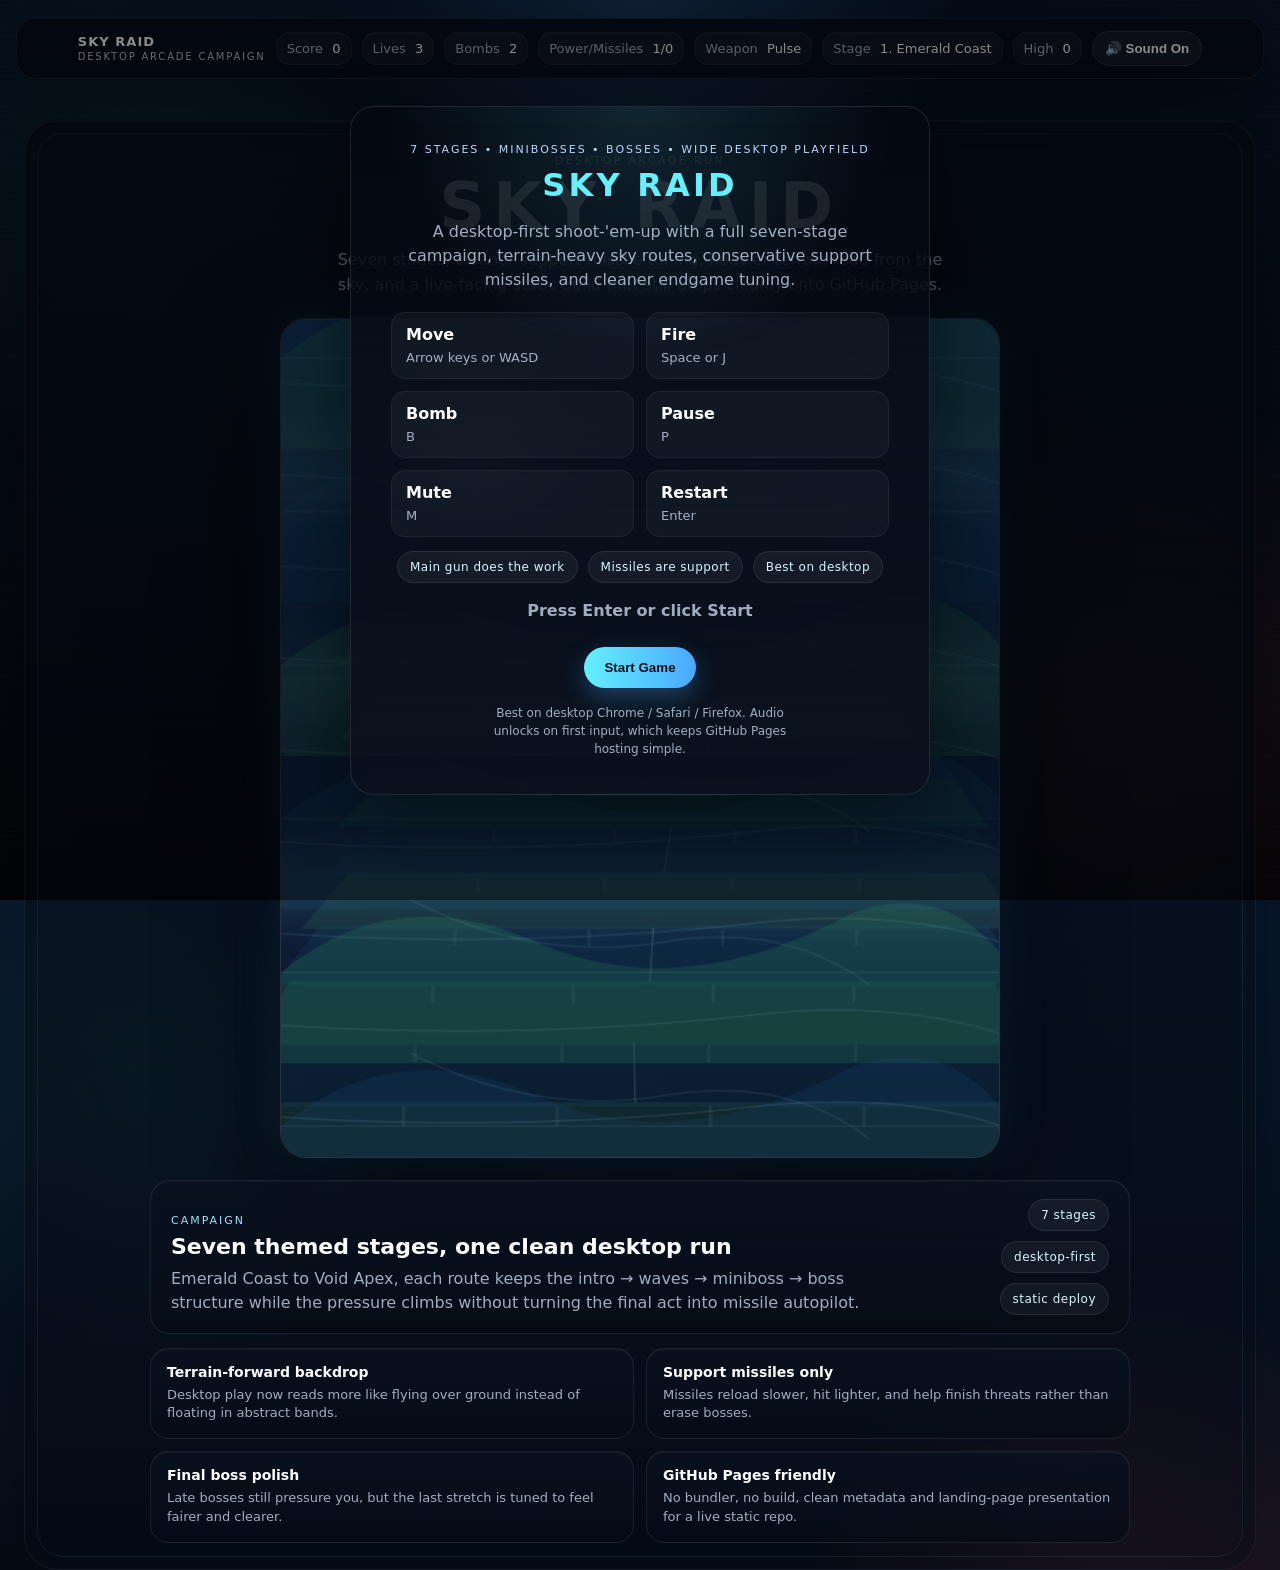
==== commit 385fe248: "Polish final Sky Raid balance and presentation" ====
--- a/web-raiden/index.html
+++ b/web-raiden/index.html
@@ -4,15 +4,22 @@
   <meta charset="UTF-8" />
   <meta name="viewport" content="width=device-width, initial-scale=1.0" />
   <title>Sky Raid — 7-Stage Desktop Arcade Shooter</title>
-  <meta name="description" content="Sky Raid is a lightweight desktop-first browser shooter with a full 7-stage campaign, minibosses, bosses, punchy synth audio, and no build step." />
+  <meta name="description" content="Sky Raid is a desktop-first 7-stage browser shooter with terrain-forward backgrounds, minibosses, bosses, punchy synth audio, and no build step." />
   <meta name="theme-color" content="#08111f" />
   <meta property="og:title" content="Sky Raid" />
-  <meta property="og:description" content="A desktop-first 7-stage browser shoot-'em-up with minibosses, bosses, and a clean GitHub Pages-ready landing screen." />
+  <meta property="og:description" content="A desktop-first 7-stage browser shoot-'em-up with terrain-forward stage art, cleaner missile balance, and GitHub Pages-friendly static hosting." />
   <meta property="og:type" content="website" />
+  <meta property="og:image" content="assets/images/player.png" />
   <link rel="stylesheet" href="styles.css" />
 </head>
 <body>
   <div class="shell">
+    <div class="hero-copy" aria-hidden="true">
+      <span class="hero-kicker">Desktop arcade run</span>
+      <h1>Sky Raid</h1>
+      <p>Seven stages, cleaner support-missile tuning, heavier terrain read from the sky, and a live-facing static build that still drops cleanly onto GitHub Pages.</p>
+    </div>
+
     <div class="hud">
       <div class="brand">
         <strong>Sky Raid</strong>
@@ -32,16 +39,23 @@
     <canvas id="game" width="720" height="840" aria-label="Sky Raid game canvas"></canvas>
 
     <section class="page-notes" aria-label="Game details">
-      <div class="note-card">
-        <span class="note-kicker">Campaign</span>
-        <h2>Seven themed stages, one clean desktop run</h2>
-        <p>Emerald Coast to Void Apex, each route keeps the intro → waves → miniboss → boss structure while the pressure climbs in a steadier arc.</p>
+      <div class="note-card feature-card">
+        <div>
+          <span class="note-kicker">Campaign</span>
+          <h2>Seven themed stages, one clean desktop run</h2>
+          <p>Emerald Coast to Void Apex, each route keeps the intro → waves → miniboss → boss structure while the pressure climbs without turning the final act into missile autopilot.</p>
+        </div>
+        <div class="feature-badges">
+          <span>7 stages</span>
+          <span>desktop-first</span>
+          <span>static deploy</span>
+        </div>
       </div>
       <div class="note-grid">
-        <div class="note-pill"><strong>Desktop-first</strong><span>720×840 playfield tuned for keyboard play.</span></div>
-        <div class="note-pill"><strong>No build step</strong><span>Static files only — easy to drop on GitHub Pages.</span></div>
-        <div class="note-pill"><strong>Arcade feel</strong><span>Procedural synth cues plus lightweight stage music.</span></div>
-        <div class="note-pill"><strong>Balanced support fire</strong><span>Missiles help, but the main gun still does the real work.</span></div>
+        <div class="note-pill"><strong>Terrain-forward backdrop</strong><span>Desktop play now reads more like flying over ground instead of floating in abstract bands.</span></div>
+        <div class="note-pill"><strong>Support missiles only</strong><span>Missiles reload slower, hit lighter, and help finish threats rather than erase bosses.</span></div>
+        <div class="note-pill"><strong>Final boss polish</strong><span>Late bosses still pressure you, but the last stretch is tuned to feel fairer and clearer.</span></div>
+        <div class="note-pill"><strong>GitHub Pages friendly</strong><span>No bundler, no build, clean metadata and landing-page presentation for a live static repo.</span></div>
       </div>
     </section>
   </div>
@@ -50,7 +64,7 @@
     <div class="panel" id="panel">
       <div class="eyebrow">7 stages • minibosses • bosses • wide desktop playfield</div>
       <h1>Sky Raid</h1>
-      <p>A broader, tougher desktop-first run with a full seven-stage campaign, sharper pacing, lighter support-missile pressure, and room to dodge properly.</p>
+      <p>A desktop-first shoot-'em-up with a full seven-stage campaign, terrain-heavy sky routes, conservative support missiles, and cleaner endgame tuning.</p>
       <div class="controls">
         <div><strong>Move</strong><span>Arrow keys or WASD</span></div>
         <div><strong>Fire</strong><span>Space or J</span></div>
@@ -58,6 +72,11 @@
         <div><strong>Pause</strong><span>P</span></div>
         <div><strong>Mute</strong><span>M</span></div>
         <div><strong>Restart</strong><span>Enter</span></div>
+      </div>
+      <div class="launch-strip">
+        <span>Main gun does the work</span>
+        <span>Missiles are support</span>
+        <span>Best on desktop</span>
       </div>
       <p class="hint">Press Enter or click Start</p>
       <div class="actions">
--- a/web-raiden/styles.css
+++ b/web-raiden/styles.css
@@ -40,9 +40,9 @@
   display: grid;
   justify-items: center;
   width: min(100%, 1440px);
-  padding: 20px 24px 26px;
+  padding: 28px 24px 26px;
   border-radius: 34px;
-  background: linear-gradient(180deg, rgba(9, 16, 28, 0.72), rgba(5, 9, 18, 0.44));
+  background: linear-gradient(180deg, rgba(9, 16, 28, 0.8), rgba(5, 9, 18, 0.5));
   border: 1px solid rgba(255,255,255,0.06);
   box-shadow: 0 28px 90px rgba(0,0,0,.34), inset 0 1px 0 rgba(255,255,255,.04);
 }
@@ -53,6 +53,31 @@
   border-radius: 26px;
   border: 1px solid rgba(100, 240, 255, 0.08);
   pointer-events: none;
+}
+.hero-copy {
+  width: min(100%, 920px);
+  text-align: center;
+  margin: 0 0 20px;
+}
+.hero-kicker {
+  display: inline-block;
+  font-size: 11px;
+  letter-spacing: .22em;
+  text-transform: uppercase;
+  color: #9fdfff;
+}
+.hero-copy h1 {
+  margin: 8px 0 10px;
+  font-size: clamp(38px, 5vw, 64px);
+  line-height: .95;
+  letter-spacing: .12em;
+  text-transform: uppercase;
+}
+.hero-copy p {
+  margin: 0 auto;
+  max-width: 62ch;
+  color: var(--text-dim);
+  line-height: 1.6;
 }
 #game {
   border: 1px solid rgba(255,255,255,.12);
@@ -144,7 +169,7 @@
   padding: 36px 40px;
   text-align: center;
   box-shadow: 0 20px 80px rgba(0,0,0,.5);
-  max-width: 560px;
+  max-width: 580px;
 }
 .eyebrow {
   color: #b7d8ff;
@@ -167,7 +192,7 @@
   display: grid;
   grid-template-columns: repeat(2, minmax(0, 1fr));
   gap: 12px;
-  margin: 20px 0;
+  margin: 20px 0 14px;
   text-align: left;
 }
 .controls div {
@@ -183,6 +208,23 @@
 .controls span {
   color: var(--text-dim);
   font-size: 13px;
+}
+.launch-strip {
+  display: flex;
+  justify-content: center;
+  flex-wrap: wrap;
+  gap: 10px;
+  margin-bottom: 14px;
+}
+.launch-strip span,
+.feature-badges span {
+  padding: 8px 12px;
+  border-radius: 999px;
+  background: rgba(255,255,255,0.05);
+  border: 1px solid rgba(255,255,255,0.08);
+  color: #d7f4ff;
+  font-size: 12px;
+  letter-spacing: .04em;
 }
 .hint { color: #c8f0ff; font-weight: 700; }
 .actions {
@@ -245,6 +287,18 @@
   padding: 18px 20px;
   border-radius: 20px;
 }
+.feature-card {
+  display: flex;
+  align-items: end;
+  justify-content: space-between;
+  gap: 18px;
+}
+.feature-badges {
+  display: flex;
+  flex-wrap: wrap;
+  justify-content: flex-end;
+  gap: 10px;
+}
 .note-card h2 {
   margin: 6px 0 8px;
   font-size: 22px;
@@ -284,6 +338,7 @@
 
 @media (max-width: 920px) {
   body { padding-inline: 12px; }
+  .hero-copy { margin-top: 12px; }
   #game { width: min(100vw - 24px, 720px); }
   .hud {
     gap: 8px;
@@ -297,8 +352,13 @@
     padding: 28px 22px;
     max-width: 460px;
   }
+  .feature-card,
   .note-grid {
     grid-template-columns: 1fr;
+    display: grid;
+  }
+  .feature-badges {
+    justify-content: flex-start;
   }
 }
 
